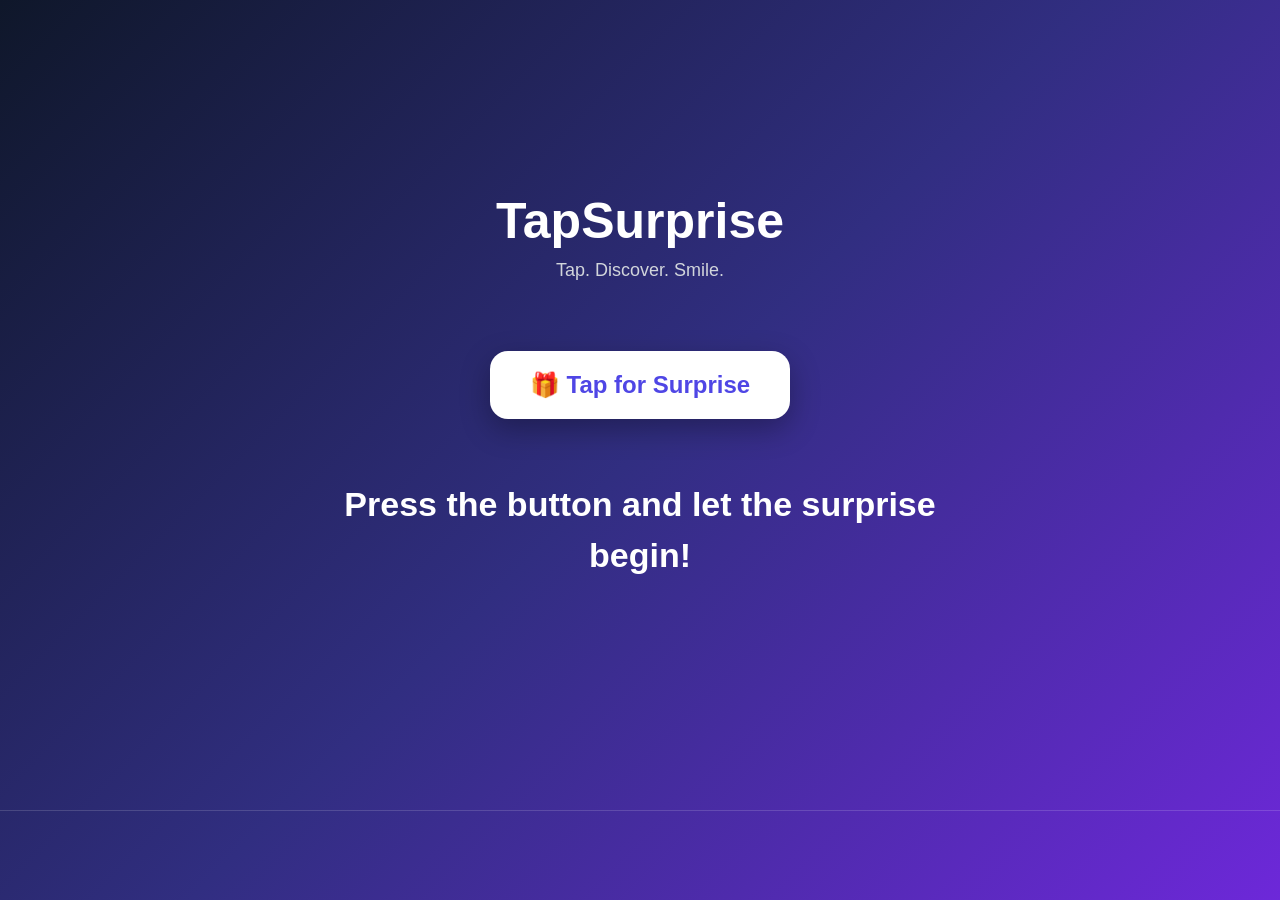
==== index.html @ 9a77b109 "Update index.html" ====
<!DOCTYPE html>
<html lang="en">
<head>
    <meta charset="UTF-8">
    <meta name="viewport" content="width=device-width, initial-scale=1.0">
    <title>TapSurprise</title>

    <link rel="stylesheet" href="style.css">
</head>
<body>

    <main class="container">

        <h1 class="logo">TapSurprise</h1>

        <p class="slogan">
            Tap. Discover. Smile.
        </p>

        <button id="surpriseBtn">
            🎁 Tap for Surprise
        </button>

        <div id="result">
            Press the button and let the surprise begin!
        </div>

    </main>

    <footer>

        <div class="ads"></div>
        </div>

    </footer>

    <script src="surprises.js"></script>
    <script src="script.js"></script>

</body>
</html>
---- style.css ----
*{
margin:0;
padding:0;
box-sizing:border-box;
font-family:Arial,sans-serif;
}

body{
height:100vh;
display:flex;
flex-direction:column;
justify-content:space-between;
background:linear-gradient(135deg,#0f172a,#312e81,#6d28d9);
color:white;
}

.container{
flex:1;
display:flex;
flex-direction:column;
justify-content:center;
align-items:center;
padding:25px;
text-align:center;
}

.logo{
font-size:50px;
font-weight:900;
margin-bottom:10px;
}

.slogan{
font-size:18px;
color:#d1d5db;
margin-bottom:70px;
}

#surpriseBtn{
background:white;
color:#4f46e5;
border:none;
padding:20px 40px;
font-size:24px;
font-weight:bold;
border-radius:18px;
cursor:pointer;
margin-bottom:60px;
box-shadow:0 10px 30px rgba(0,0,0,.3);
}

#result{
font-size:34px;
font-weight:bold;
max-width:700px;
line-height:1.5;
min-height:140px;
}

footer{
height:90px;
display:flex;
justify-content:center;
align-items:center;
border-top:1px solid rgba(255,255,255,.15);
font-size:14px;
color:#aaa;
}
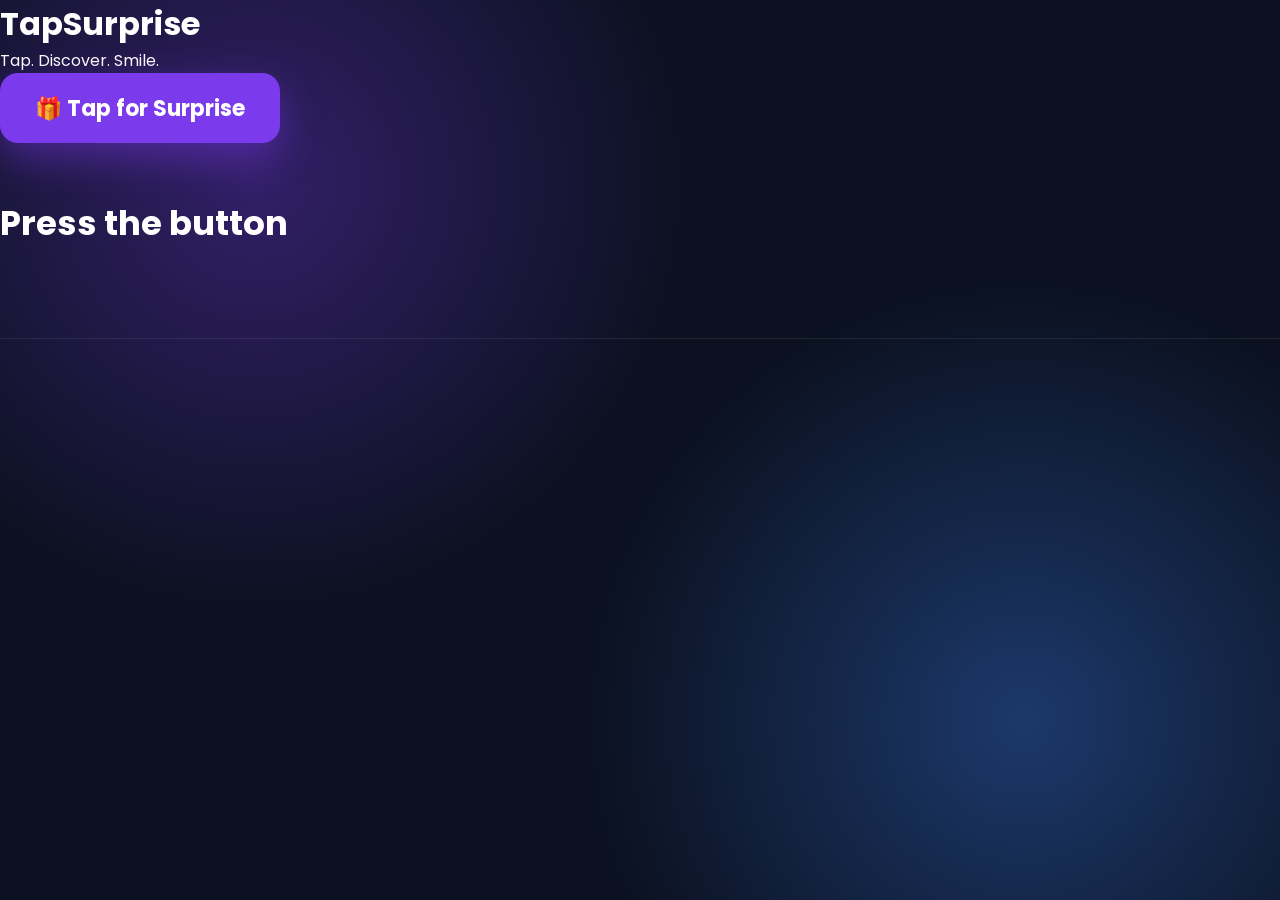
==== commit ce53c772: "Update index.html" ====
--- a/index.html
+++ b/index.html
@@ -1,41 +1,47 @@
 <!DOCTYPE html>
 <html lang="en">
 <head>
-    <meta charset="UTF-8">
-    <meta name="viewport" content="width=device-width, initial-scale=1.0">
-    <title>TapSurprise</title>
+<meta charset="UTF-8">
+<meta name="viewport" content="width=device-width, initial-scale=1.0">
+<title>TapSurprise</title>
 
-    <link rel="stylesheet" href="style.css">
+<link rel="preconnect" href="https://fonts.googleapis.com">
+<link rel="preconnect" href="https://fonts.gstatic.com" crossorigin>
+<link href="https://fonts.googleapis.com/css2?family=Poppins:wght@400;600;700;800&display=swap" rel="stylesheet">
+
+<link rel="stylesheet" href="style.css">
 </head>
+
 <body>
 
-    <main class="container">
+<div class="blur blur1"></div>
+<div class="blur blur2"></div>
 
-        <h1 class="logo">TapSurprise</h1>
+<header>
+<h1>TapSurprise</h1>
+<p>Tap. Discover. Smile.</p>
+</header>
 
-        <p class="slogan">
-            Tap. Discover. Smile.
-        </p>
+<main>
 
-        <button id="surpriseBtn">
-            🎁 Tap for Surprise
-        </button>
+<button id="surpriseBtn">
+🎁 Tap for Surprise
+</button>
 
-        <div id="result">
-            Press the button and let the surprise begin!
-        </div>
+<h2 id="result">
+Press the button
+</h2>
 
-    </main>
+</main>
 
-    <footer>
+<footer>
 
-        <div class="ads"></div>
-        </div>
+<div class="ads"></div>
 
-    </footer>
+</footer>
 
-    <script src="surprises.js"></script>
-    <script src="script.js"></script>
+<script src="surprises.js"></script>
+<script src="script.js"></script>
 
 </body>
 </html>
--- a/style.css
+++ b/style.css
@@ -1,17 +1,21 @@
+@import url('https://fonts.googleapis.com/css2?family=Poppins:wght@400;600;700;800&display=swap');
+
 *{
 margin:0;
 padding:0;
 box-sizing:border-box;
-font-family:Arial,sans-serif;
+font-family:'Poppins',sans-serif;
 }
 
 body{
-height:100vh;
+min-height:100vh;
 display:flex;
 flex-direction:column;
-justify-content:space-between;
-background:linear-gradient(135deg,#0f172a,#312e81,#6d28d9);
-color:white;
+background:#0b1120;
+background-image:
+radial-gradient(circle at 20% 20%,rgba(124,58,237,.35),transparent 35%),
+radial-gradient(circle at 80% 80%,rgba(59,130,246,.35),transparent 35%);
+color:#fff;
 }
 
 .container{
@@ -25,34 +29,40 @@
 }
 
 .logo{
-font-size:50px;
-font-weight:900;
-margin-bottom:10px;
+font-size:52px;
+font-weight:800;
+margin-bottom:8px;
 }
 
 .slogan{
-font-size:18px;
-color:#d1d5db;
-margin-bottom:70px;
+color:#b8bfd3;
+font-size:17px;
+margin-bottom:60px;
 }
 
 #surpriseBtn{
-background:white;
-color:#4f46e5;
+width:280px;
+height:70px;
 border:none;
-padding:20px 40px;
-font-size:24px;
-font-weight:bold;
 border-radius:18px;
+background:#7c3aed;
+color:white;
+font-size:22px;
+font-weight:700;
 cursor:pointer;
-margin-bottom:60px;
-box-shadow:0 10px 30px rgba(0,0,0,.3);
+box-shadow:0 15px 40px rgba(124,58,237,.45);
+transition:.25s;
+}
+
+#surpriseBtn:active{
+transform:scale(.96);
 }
 
 #result{
+margin-top:55px;
+max-width:700px;
 font-size:34px;
-font-weight:bold;
-max-width:700px;
+font-weight:700;
 line-height:1.5;
 min-height:140px;
 }
@@ -62,7 +72,10 @@
 display:flex;
 justify-content:center;
 align-items:center;
-border-top:1px solid rgba(255,255,255,.15);
-font-size:14px;
-color:#aaa;
+border-top:1px solid rgba(255,255,255,.08);
 }
+
+.ads{
+width:320px;
+height:50px;
+}
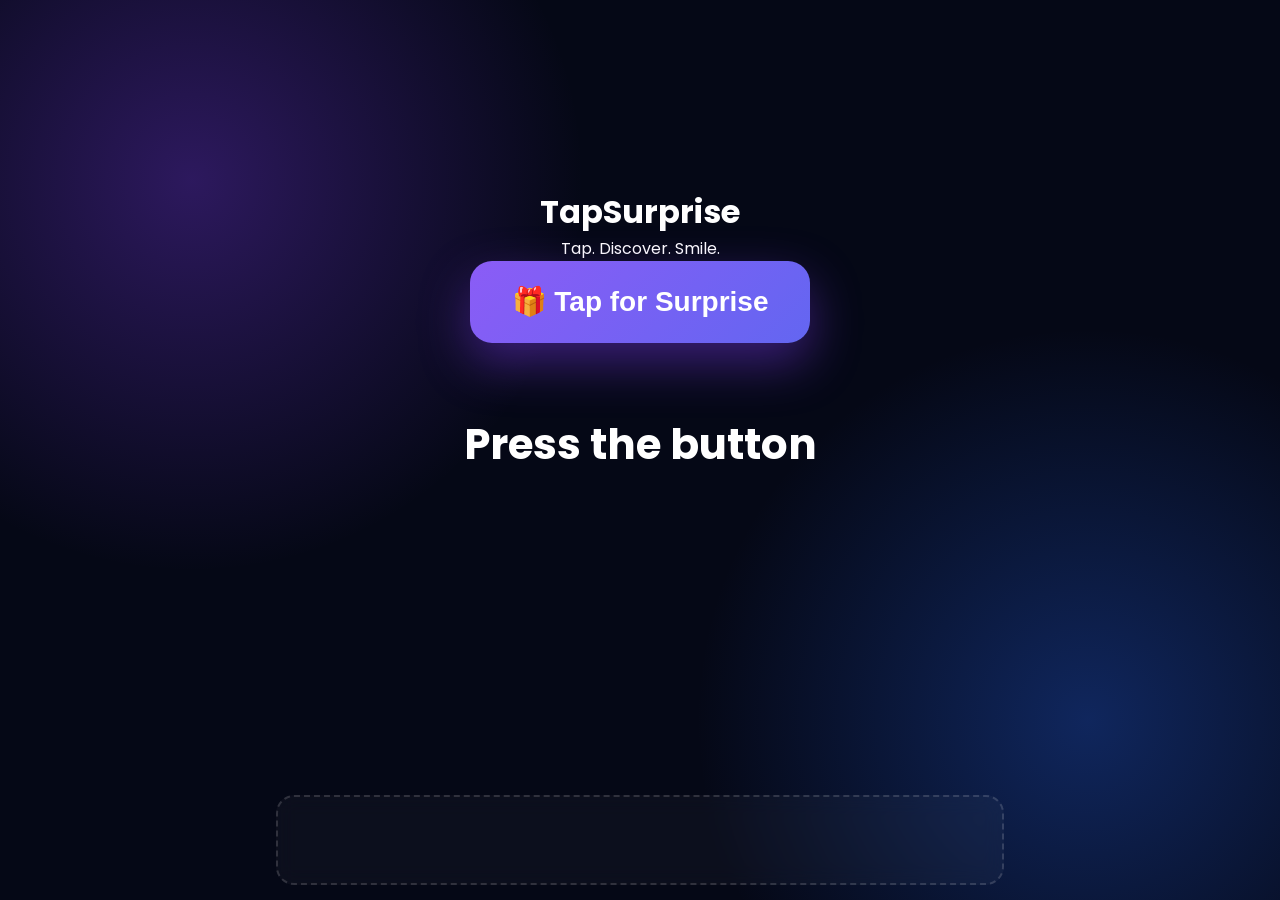
==== commit e7fff2e2: "Update index.html" ====
--- a/index.html
+++ b/index.html
@@ -11,33 +11,22 @@
 
 <link rel="stylesheet" href="style.css">
 </head>
-
 <body>
-
-<div class="blur blur1"></div>
-<div class="blur blur2"></div>
-
-<header>
-<h1>TapSurprise</h1>
-<p>Tap. Discover. Smile.</p>
-</header>
 
 <main>
 
-<button id="surpriseBtn">
-🎁 Tap for Surprise
-</button>
+<h1>TapSurprise</h1>
 
-<h2 id="result">
-Press the button
-</h2>
+<p class="tagline">Tap. Discover. Smile.</p>
+
+<button id="surpriseBtn">🎁 Tap for Surprise</button>
+
+<h2 id="result">Press the button</h2>
 
 </main>
 
 <footer>
-
 <div class="ads"></div>
-
 </footer>
 
 <script src="surprises.js"></script>
--- a/style.css
+++ b/style.css
@@ -4,78 +4,98 @@
 margin:0;
 padding:0;
 box-sizing:border-box;
-font-family:'Poppins',sans-serif;
 }
 
 body{
+font-family:'Poppins',sans-serif;
+background:#050816;
+background-image:
+radial-gradient(circle at 15% 20%,#7c3aed55 0%,transparent 30%),
+radial-gradient(circle at 85% 80%,#2563eb55 0%,transparent 30%);
+color:#fff;
 min-height:100vh;
 display:flex;
 flex-direction:column;
-background:#0b1120;
-background-image:
-radial-gradient(circle at 20% 20%,rgba(124,58,237,.35),transparent 35%),
-radial-gradient(circle at 80% 80%,rgba(59,130,246,.35),transparent 35%);
-color:#fff;
+overflow:hidden;
 }
 
-.container{
+.blur{
+display:none;
+}
+
+header{
+padding-top:50px;
+text-align:center;
+}
+
+header h1{
+font-size:70px;
+font-weight:800;
+letter-spacing:-3px;
+text-shadow:0 0 30px rgba(255,255,255,.15);
+}
+
+header p{
+margin-top:12px;
+font-size:22px;
+color:#c8c8d4;
+}
+
+main{
 flex:1;
 display:flex;
 flex-direction:column;
 justify-content:center;
 align-items:center;
-padding:25px;
-text-align:center;
-}
-
-.logo{
-font-size:52px;
-font-weight:800;
-margin-bottom:8px;
-}
-
-.slogan{
-color:#b8bfd3;
-font-size:17px;
-margin-bottom:60px;
+padding:20px;
 }
 
 #surpriseBtn{
-width:280px;
-height:70px;
+width:340px;
+height:82px;
 border:none;
-border-radius:18px;
-background:#7c3aed;
+border-radius:22px;
+background:linear-gradient(135deg,#8b5cf6,#6366f1);
 color:white;
-font-size:22px;
+font-size:28px;
 font-weight:700;
 cursor:pointer;
-box-shadow:0 15px 40px rgba(124,58,237,.45);
+box-shadow:0 20px 50px rgba(124,58,237,.45);
 transition:.25s;
 }
 
+#surpriseBtn:hover{
+transform:translateY(-3px) scale(1.03);
+}
+
 #surpriseBtn:active{
-transform:scale(.96);
+transform:scale(.97);
 }
 
 #result{
-margin-top:55px;
-max-width:700px;
-font-size:34px;
+margin-top:70px;
+max-width:900px;
+padding:0 20px;
+font-size:42px;
 font-weight:700;
 line-height:1.5;
-min-height:140px;
+text-align:center;
+min-height:180px;
 }
 
 footer{
-height:90px;
+height:120px;
 display:flex;
 justify-content:center;
 align-items:center;
-border-top:1px solid rgba(255,255,255,.08);
 }
 
 .ads{
-width:320px;
-height:50px;
+width:90%;
+max-width:728px;
+height:90px;
+border:2px dashed rgba(255,255,255,.15);
+border-radius:18px;
+background:rgba(255,255,255,.03);
+backdrop-filter:blur(10px);
 }
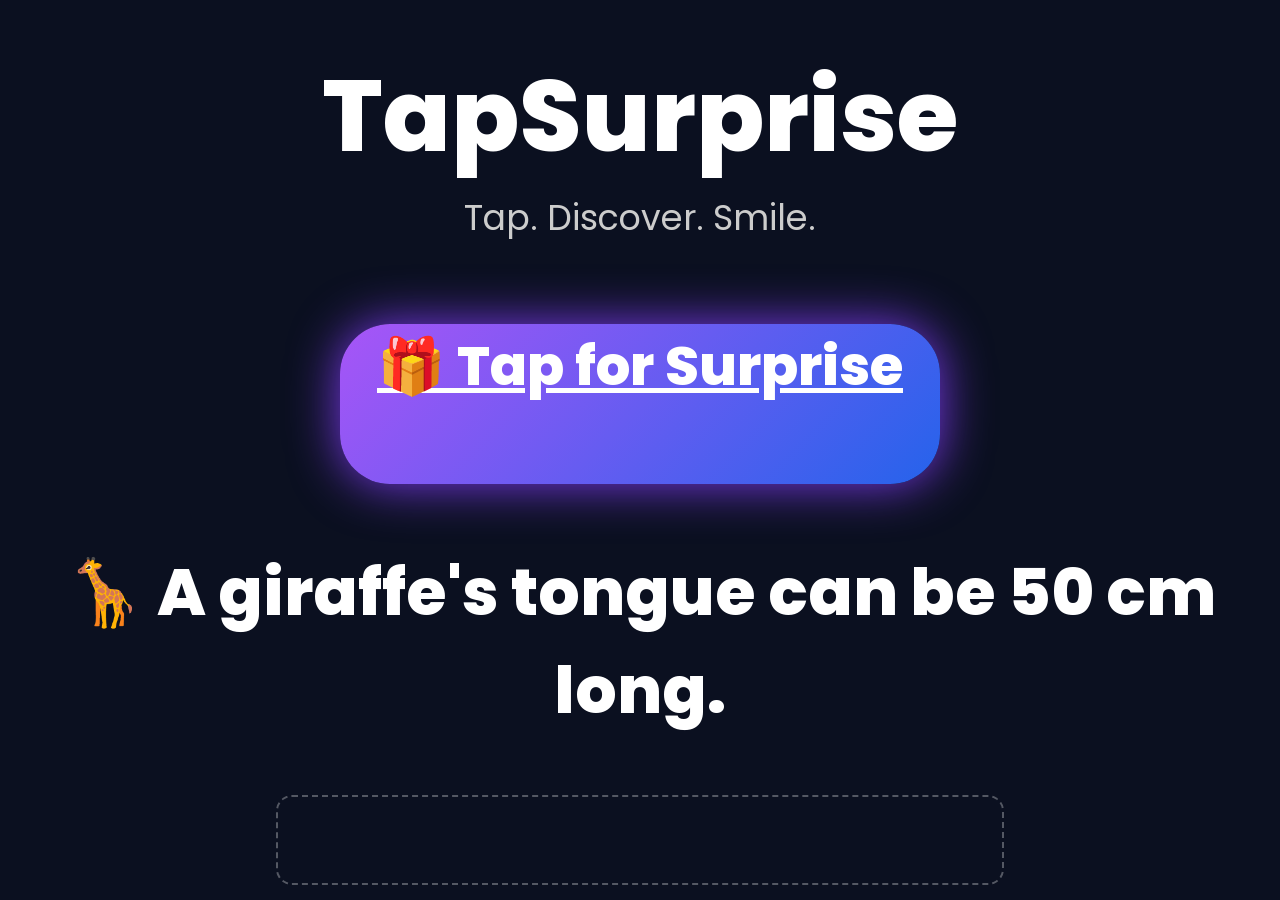
==== commit 34e78b1b: "Update index.html" ====
--- a/index.html
+++ b/index.html
@@ -19,7 +19,7 @@
 
 <p class="tagline">Tap. Discover. Smile.</p>
 
-<button id="surpriseBtn">🎁 Tap for Surprise</button>
+<a href="surprise.html" id="surpriseBtn">🎁 Tap for Surprise</a>
 
 <h2 id="result">Press the button</h2>
 
--- a/style.css
+++ b/style.css
@@ -1,4 +1,4 @@
-@import url('https://fonts.googleapis.com/css2?family=Poppins:wght@400;600;700;800&display=swap');
+@import url('https://fonts.googleapis.com/css2?family=Poppins:wght@600;800&display=swap');
 
 *{
 margin:0;
@@ -8,37 +8,11 @@
 
 body{
 font-family:'Poppins',sans-serif;
-background:#050816;
-background-image:
-radial-gradient(circle at 15% 20%,#7c3aed55 0%,transparent 30%),
-radial-gradient(circle at 85% 80%,#2563eb55 0%,transparent 30%);
-color:#fff;
+background:#0b1020;
+color:white;
 min-height:100vh;
 display:flex;
 flex-direction:column;
-overflow:hidden;
-}
-
-.blur{
-display:none;
-}
-
-header{
-padding-top:50px;
-text-align:center;
-}
-
-header h1{
-font-size:70px;
-font-weight:800;
-letter-spacing:-3px;
-text-shadow:0 0 30px rgba(255,255,255,.15);
-}
-
-header p{
-margin-top:12px;
-font-size:22px;
-color:#c8c8d4;
 }
 
 main{
@@ -47,40 +21,44 @@
 flex-direction:column;
 justify-content:center;
 align-items:center;
+text-align:center;
 padding:20px;
 }
 
+h1{
+font-size:100px;
+font-weight:800;
+}
+
+.tagline{
+font-size:35px;
+margin-bottom:80px;
+color:#ccc;
+}
+
 #surpriseBtn{
-width:340px;
-height:82px;
+width:600px;
+height:160px;
+font-size:55px;
+font-weight:800;
 border:none;
-border-radius:22px;
-background:linear-gradient(135deg,#8b5cf6,#6366f1);
+border-radius:50px;
+background:linear-gradient(135deg,#a855f7,#2563eb);
 color:white;
-font-size:28px;
-font-weight:700;
 cursor:pointer;
-box-shadow:0 20px 50px rgba(124,58,237,.45);
-transition:.25s;
+box-shadow:0 0 50px #7c3aed;
+transition:.3s;
 }
 
 #surpriseBtn:hover{
-transform:translateY(-3px) scale(1.03);
-}
-
-#surpriseBtn:active{
-transform:scale(.97);
+transform:scale(1.08);
 }
 
 #result{
-margin-top:70px;
-max-width:900px;
-padding:0 20px;
-font-size:42px;
-font-weight:700;
-line-height:1.5;
-text-align:center;
-min-height:180px;
+margin-top:60px;
+font-size:65px;
+font-weight:800;
+max-width:1200px;
 }
 
 footer{
@@ -94,8 +72,6 @@
 width:90%;
 max-width:728px;
 height:90px;
-border:2px dashed rgba(255,255,255,.15);
-border-radius:18px;
-background:rgba(255,255,255,.03);
-backdrop-filter:blur(10px);
+border:2px dashed rgba(255,255,255,.3);
+border-radius:16px;
 }
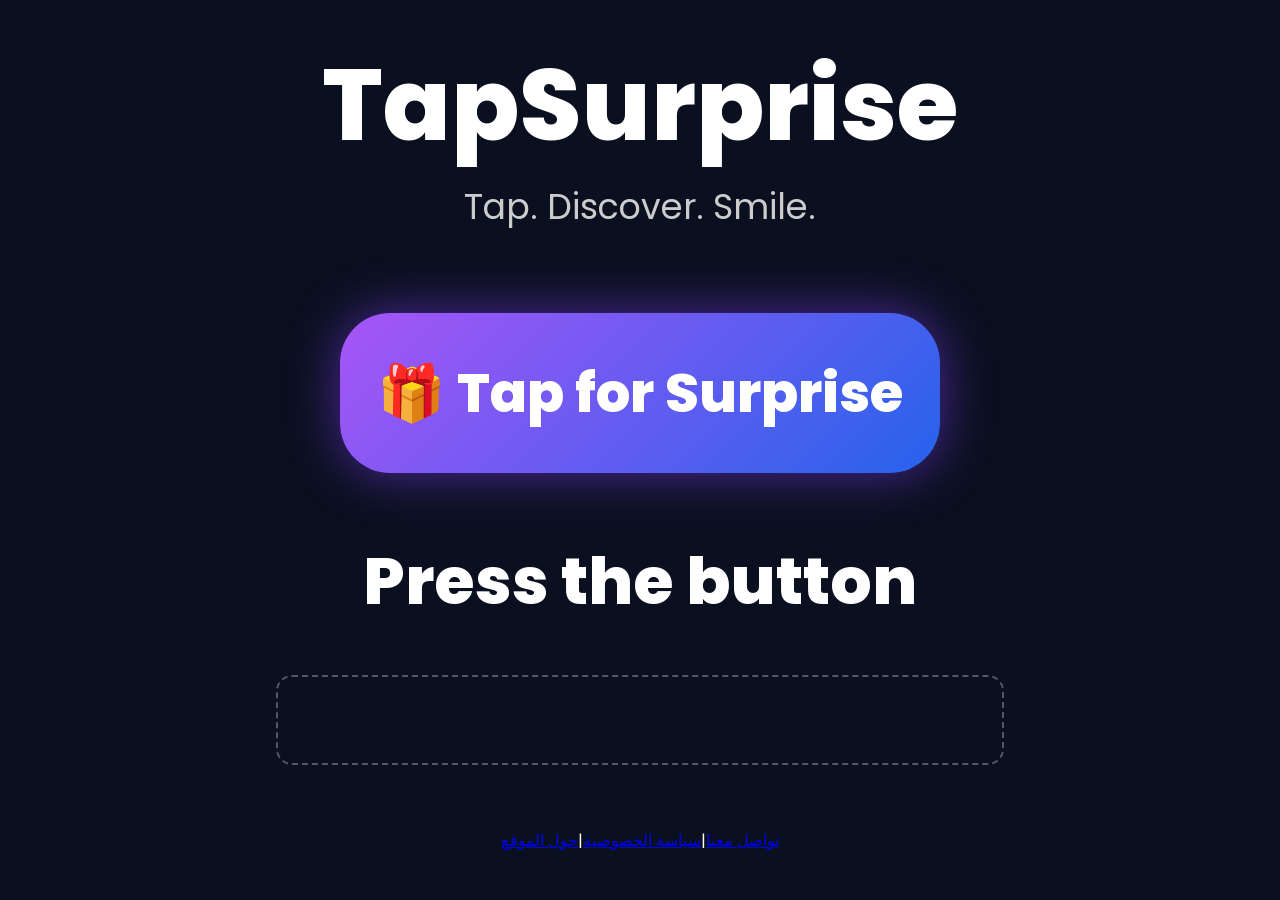
==== commit 2069f883: "Update index.html" ====
--- a/index.html
+++ b/index.html
@@ -31,6 +31,12 @@
 
 <script src="surprises.js"></script>
 <script src="script.js"></script>
-
+<footer>
+<a href="about.html">حول الموقع</a>
+|
+<a href="privacy.html">سياسة الخصوصية</a>
+|
+<a href="contact.html">تواصل معنا</a>
+</footer>
 </body>
 </html>
--- a/style.css
+++ b/style.css
@@ -54,12 +54,7 @@
 transform:scale(1.08);
 }
 
-#result{
-margin-top:60px;
-font-size:65px;
-font-weight:800;
-max-width:1200px;
-}
+
 
 footer{
 height:120px;
@@ -75,3 +70,102 @@
 border:2px dashed rgba(255,255,255,.3);
 border-radius:16px;
 }
+#surpriseBtn{
+display:inline-flex;
+justify-content:center;
+align-items:center;
+text-decoration:none;
+width:600px;
+height:160px;
+font-size:55px;
+font-weight:800;
+color:white;
+  @keyframes pop{
+0%{
+opacity:0;
+transform:scale(.8);
+}
+100%{
+opacity:1;
+transform:scale(1);
+}
+}
+
+.showAnimation{
+animation:pop .35s ease;
+}
+background:linear-gradient(135deg,#a855f7,#2563eb);
+border-radius:50px;
+box-shadow:0 0 50px rgba(124,58,237,.6);
+transition:.3s;
+}
+
+#surpriseBtn:hover{
+transform:scale(1.05);
+}
+
+#nextBtn{
+display:inline-flex;
+justify-content:center;
+align-items:center;
+margin-top:60px;
+width:420px;
+height:90px;
+font-size:32px;
+font-weight:700;
+color:white;
+background:linear-gradient(135deg,#a855f7,#2563eb);
+border:none;
+border-radius:30px;
+cursor:pointer;
+}
+
+
+#result.show{
+opacity:1;
+transform:translateY(0);
+}
+#result{
+transition:opacity .25s ease;
+}
+#result{
+margin-top:60px;
+font-size:65px;
+font-weight:800;
+max-width:1200px;
+color:white;
+opacity:1;
+transform:none;
+transition:.25s;
+}
+@media (max-width:600px){
+
+h1{
+font-size:70px;
+}
+
+#surpriseBtn{
+width:90%;
+height:100px;
+font-size:30px;
+border-radius:30px;
+}
+
+#nextBtn{
+width:80%;
+height:70px;
+font-size:22px;
+}
+
+#result{
+font-size:28px;
+margin-top:40px;
+max-width:95%;
+}
+
+.tagline{
+font-size:22px;
+margin-bottom:40px;
+}
+
+}
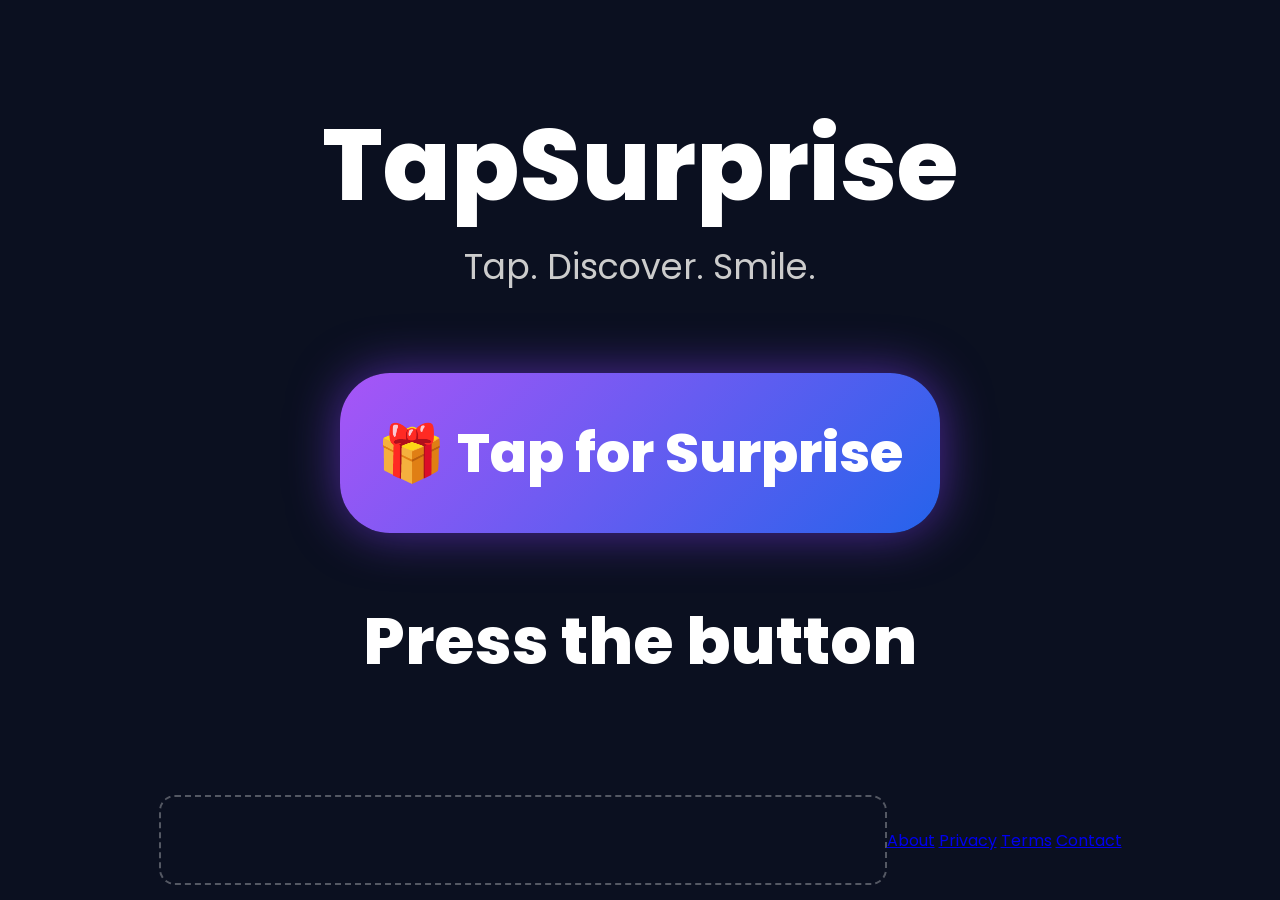
==== commit 446688ee: "Update index.html" ====
--- a/index.html
+++ b/index.html
@@ -1,8 +1,10 @@
 <!DOCTYPE html>
 <html lang="en">
+
 <head>
 <meta charset="UTF-8">
 <meta name="viewport" content="width=device-width, initial-scale=1.0">
+
 <title>TapSurprise</title>
 
 <link rel="preconnect" href="https://fonts.googleapis.com">
@@ -10,33 +12,49 @@
 <link href="https://fonts.googleapis.com/css2?family=Poppins:wght@400;600;700;800&display=swap" rel="stylesheet">
 
 <link rel="stylesheet" href="style.css">
+
 </head>
+
 <body>
 
 <main>
 
 <h1>TapSurprise</h1>
 
-<p class="tagline">Tap. Discover. Smile.</p>
+<p class="tagline">
+Tap. Discover. Smile.
+</p>
 
-<a href="surprise.html" id="surpriseBtn">🎁 Tap for Surprise</a>
+<a href="surprise.html" id="surpriseBtn">
+🎁 Tap for Surprise
+</a>
 
-<h2 id="result">Press the button</h2>
+<h2 id="result">
+Press the button
+</h2>
 
 </main>
 
 <footer>
+
 <div class="ads"></div>
+
+<div class="footer-links">
+
+<a href="about.html">About</a>
+
+<a href="privacy.html">Privacy</a>
+
+<a href="terms.html">Terms</a>
+
+<a href="contact.html">Contact</a>
+
+</div>
+
 </footer>
 
 <script src="surprises.js"></script>
 <script src="script.js"></script>
-<footer>
-<a href="about.html">حول الموقع</a>
-|
-<a href="privacy.html">سياسة الخصوصية</a>
-|
-<a href="contact.html">تواصل معنا</a>
-</footer>
+
 </body>
 </html>
--- a/style.css
+++ b/style.css
@@ -15,6 +15,8 @@
 flex-direction:column;
 }
 
+/* الصفحة الرئيسية */
+
 main{
 flex:1;
 display:flex;
@@ -25,7 +27,7 @@
 padding:20px;
 }
 
-h1{
+main h1{
 font-size:100px;
 font-weight:800;
 }
@@ -36,25 +38,128 @@
 color:#ccc;
 }
 
+/* زر البداية */
+
 #surpriseBtn{
+display:inline-flex;
+justify-content:center;
+align-items:center;
+text-decoration:none;
 width:600px;
 height:160px;
 font-size:55px;
 font-weight:800;
+color:white;
+background:linear-gradient(135deg,#a855f7,#2563eb);
 border:none;
 border-radius:50px;
+cursor:pointer;
+box-shadow:0 0 50px rgba(124,58,237,.6);
+transition:.3s;
+}
+
+#surpriseBtn:hover{
+transform:scale(1.05);
+}
+
+/* زر التالي */
+
+#nextBtn{
+display:inline-flex;
+justify-content:center;
+align-items:center;
+margin-top:60px;
+width:420px;
+height:90px;
+font-size:32px;
+font-weight:700;
+color:white;
 background:linear-gradient(135deg,#a855f7,#2563eb);
-color:white;
+border:none;
+border-radius:30px;
 cursor:pointer;
-box-shadow:0 0 50px #7c3aed;
 transition:.3s;
 }
 
-#surpriseBtn:hover{
-transform:scale(1.08);
-}
-
-
+#nextBtn:hover{
+transform:scale(1.05);
+}
+
+/* النتيجة */
+
+#result{
+margin-top:60px;
+font-size:65px;
+font-weight:800;
+max-width:1200px;
+color:white;
+opacity:1;
+transition:.25s;
+}
+
+.showAnimation{
+animation:pop .35s ease;
+}
+
+@keyframes pop{
+0%{
+opacity:0;
+transform:scale(.8);
+}
+100%{
+opacity:1;
+transform:scale(1);
+}
+}
+
+/* الصفحات */
+
+.page{
+max-width:900px;
+margin:60px auto;
+padding:25px;
+line-height:1.9;
+text-align:right;
+}
+
+.page h1{
+font-size:42px;
+margin-bottom:25px;
+}
+
+.page p{
+font-size:24px;
+color:#ddd;
+margin-bottom:18px;
+}
+
+/* شريط التنقل */
+
+.navbar{
+display:flex;
+justify-content:center;
+align-items:center;
+flex-wrap:wrap;
+gap:15px;
+padding:20px;
+background:#111827;
+}
+
+.navbar a{
+color:white;
+text-decoration:none;
+font-size:20px;
+font-weight:600;
+padding:10px 18px;
+border-radius:12px;
+transition:.3s;
+}
+
+.navbar a:hover{
+background:#7c3aed;
+}
+
+/* الفوتر */
 
 footer{
 height:120px;
@@ -70,78 +175,18 @@
 border:2px dashed rgba(255,255,255,.3);
 border-radius:16px;
 }
-#surpriseBtn{
-display:inline-flex;
-justify-content:center;
-align-items:center;
-text-decoration:none;
-width:600px;
-height:160px;
-font-size:55px;
-font-weight:800;
-color:white;
-  @keyframes pop{
-0%{
-opacity:0;
-transform:scale(.8);
-}
-100%{
-opacity:1;
-transform:scale(1);
-}
-}
-
-.showAnimation{
-animation:pop .35s ease;
-}
-background:linear-gradient(135deg,#a855f7,#2563eb);
-border-radius:50px;
-box-shadow:0 0 50px rgba(124,58,237,.6);
-transition:.3s;
-}
-
-#surpriseBtn:hover{
-transform:scale(1.05);
-}
-
-#nextBtn{
-display:inline-flex;
-justify-content:center;
-align-items:center;
-margin-top:60px;
-width:420px;
-height:90px;
-font-size:32px;
-font-weight:700;
-color:white;
-background:linear-gradient(135deg,#a855f7,#2563eb);
-border:none;
-border-radius:30px;
-cursor:pointer;
-}
-
-
-#result.show{
-opacity:1;
-transform:translateY(0);
-}
-#result{
-transition:opacity .25s ease;
-}
-#result{
-margin-top:60px;
-font-size:65px;
-font-weight:800;
-max-width:1200px;
-color:white;
-opacity:1;
-transform:none;
-transition:.25s;
-}
-@media (max-width:600px){
-
-h1{
+
+/* الهواتف */
+
+@media(max-width:600px){
+
+main h1{
 font-size:70px;
+}
+
+.tagline{
+font-size:22px;
+margin-bottom:40px;
 }
 
 #surpriseBtn{
@@ -163,9 +208,21 @@
 max-width:95%;
 }
 
-.tagline{
-font-size:22px;
-margin-bottom:40px;
-}
-
-}
+.page{
+padding:18px;
+}
+
+.page h1{
+font-size:30px;
+}
+
+.page p{
+font-size:18px;
+}
+
+.navbar a{
+font-size:16px;
+padding:8px 12px;
+}
+
+}
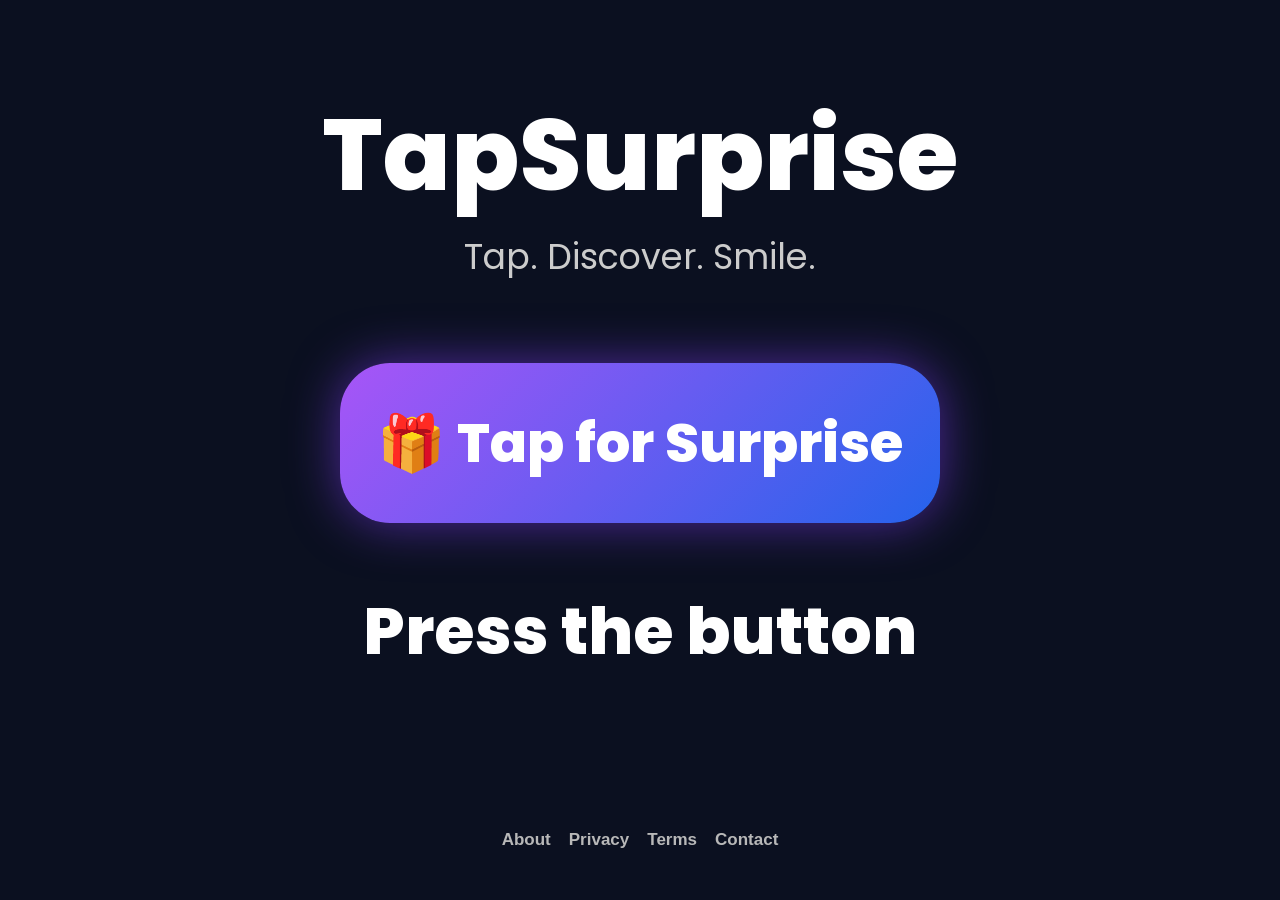
==== commit 719df310: "Update index.html" ====
--- a/index.html
+++ b/index.html
@@ -35,22 +35,11 @@
 
 </main>
 
-<footer>
-
-<div class="ads"></div>
-
-<div class="footer-links">
-
+<footer class="footer-links">
 <a href="about.html">About</a>
-
 <a href="privacy.html">Privacy</a>
-
 <a href="terms.html">Terms</a>
-
 <a href="contact.html">Contact</a>
-
-</div>
-
 </footer>
 
 <script src="surprises.js"></script>
--- a/style.css
+++ b/style.css
@@ -113,6 +113,7 @@
 }
 
 /* الصفحات */
+
 
 .page{
 max-width:900px;
@@ -226,3 +227,23 @@
 }
 
 }
+.footer-links{
+margin-top:20px;
+display:flex;
+justify-content:center;
+align-items:center;
+flex-wrap:wrap;
+gap:18px;
+}
+
+.footer-links a{
+color:#b8b8b8;
+text-decoration:none;
+font-size:17px;
+font-weight:600;
+transition:.3s;
+}
+
+.footer-links a:hover{
+color:#a855f7;
+}
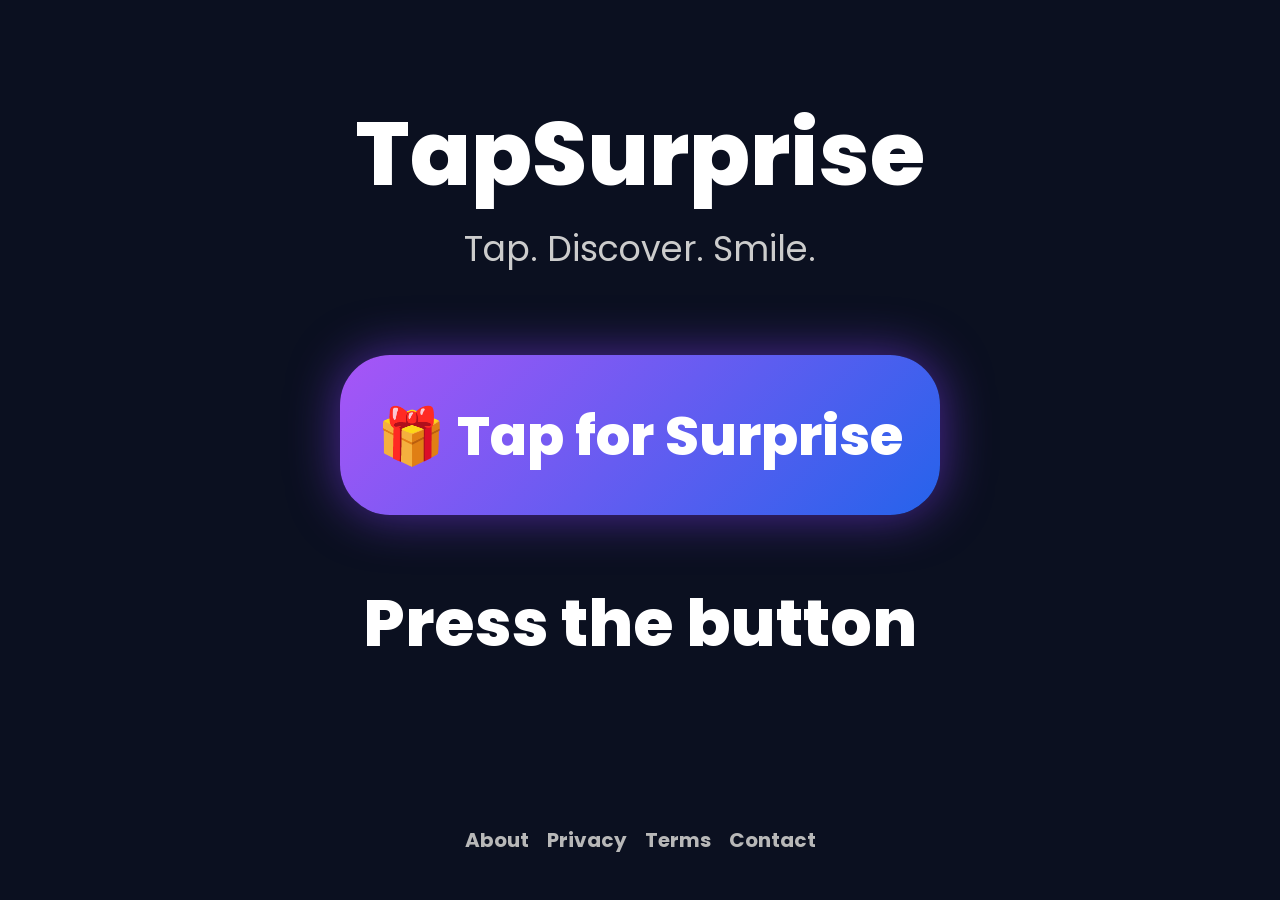
==== commit 9d997449: "Update index.html" ====
--- a/index.html
+++ b/index.html
@@ -12,7 +12,7 @@
 <link href="https://fonts.googleapis.com/css2?family=Poppins:wght@400;600;700;800&display=swap" rel="stylesheet">
 
 <link rel="stylesheet" href="style.css">
-
+<meta name="monetag" content="3af3a497e15d0e3b5e07cd4ceae7da37">
 </head>
 
 <body>
--- a/style.css
+++ b/style.css
@@ -28,7 +28,7 @@
 }
 
 main h1{
-font-size:100px;
+font-size:90px;
 font-weight:800;
 }
 
@@ -182,7 +182,7 @@
 @media(max-width:600px){
 
 main h1{
-font-size:70px;
+font-size:50px;
 }
 
 .tagline{
@@ -191,10 +191,12 @@
 }
 
 #surpriseBtn{
-width:90%;
-height:100px;
-font-size:30px;
-border-radius:30px;
+width:85%;
+max-width:350px;
+height:90px;
+font-size:26px;
+padding:0 20px;
+text-align:center;
 }
 
 #nextBtn{
@@ -239,9 +241,8 @@
 .footer-links a{
 color:#b8b8b8;
 text-decoration:none;
-font-size:17px;
-font-weight:600;
-transition:.3s;
+font-size:20px;
+font-weight:700;
 }
 
 .footer-links a:hover{
